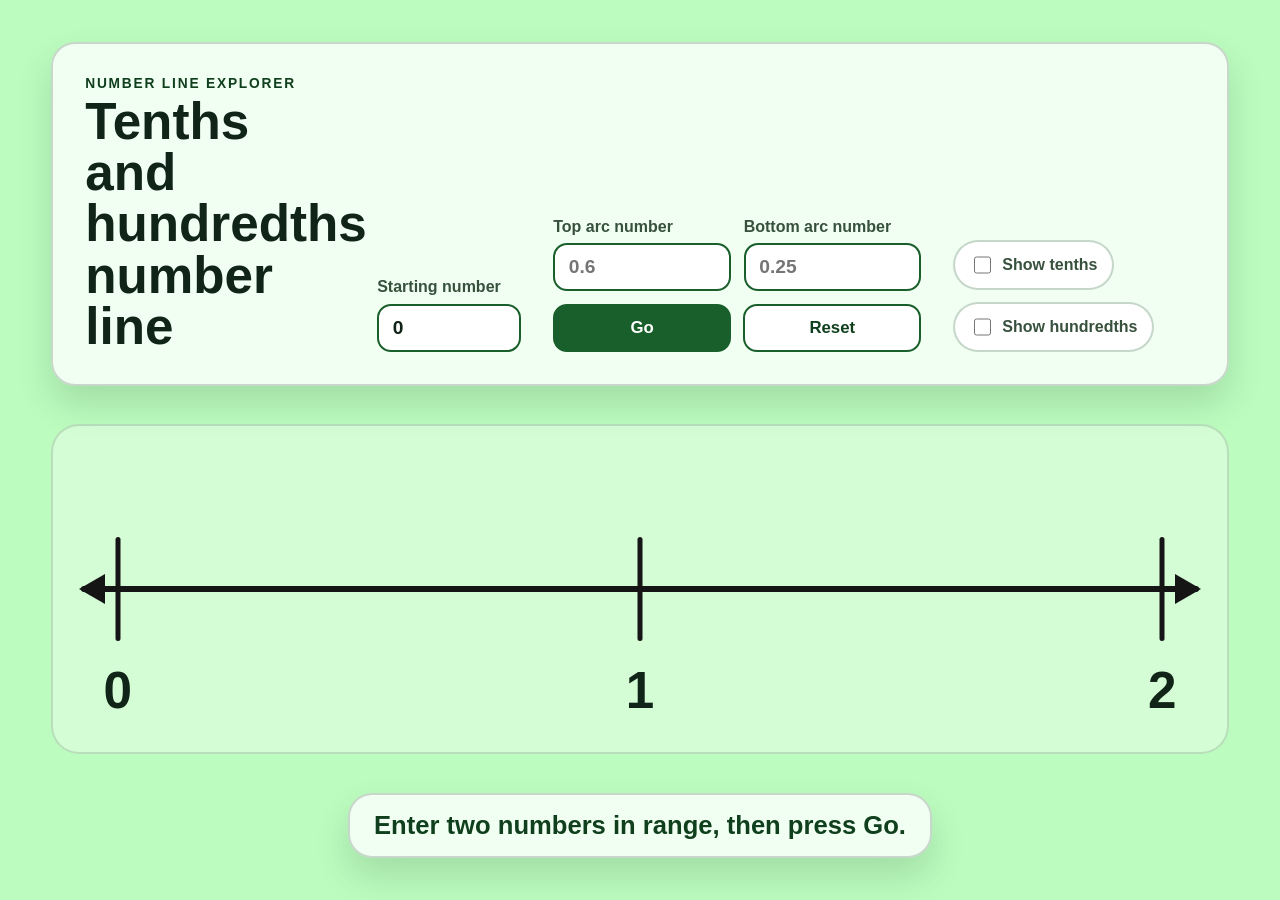
==== index.html @ a85acb0a "Rename webpage entry point to index.html" ====
<!doctype html>
<html lang="en">
  <head>
    <meta charset="UTF-8" />
    <meta name="viewport" content="width=device-width, initial-scale=1.0" />
    <title>Interactive Number Line</title>
    <link rel="stylesheet" href="styles.css" />
  </head>
  <body>
    <main class="page-shell">
      <section class="controls" aria-labelledby="controls-title">
        <div>
          <p class="eyebrow">Number line explorer</p>
          <h1 id="controls-title">Tenths and hundredths number line</h1>
        </div>

        <label class="start-control" for="start-number">
          Starting number
          <input id="start-number" type="number" step="1" value="0" />
        </label>

        <div class="target-controls" aria-label="Arc target numbers">
          <label for="top-target">
            Top arc number
            <input
              id="top-target"
              type="number"
              step="0.01"
              placeholder="0.6"
            />
          </label>
          <label for="bottom-target">
            Bottom arc number
            <input
              id="bottom-target"
              type="number"
              step="0.01"
              placeholder="0.25"
            />
          </label>
          <div class="button-row">
            <button id="go-button" class="action-button" type="button">
              Go
            </button>
            <button
              id="reset-button"
              class="action-button secondary"
              type="button"
            >
              Reset
            </button>
          </div>
        </div>

        <div class="toggle-group" aria-label="Tick mark options">
          <label class="toggle">
            <input id="tenths-toggle" type="checkbox" />
            <span>Show tenths</span>
          </label>
          <label class="toggle">
            <input id="hundredths-toggle" type="checkbox" />
            <span>Show hundredths</span>
          </label>
        </div>
      </section>

      <section class="number-line-card" aria-label="Interactive number line">
        <div
          id="number-line"
          class="number-line"
          role="img"
          aria-label="Number line with optional tenths and hundredths tick marks"
        ></div>
      </section>

      <section class="selection-panel" aria-live="polite">
        <strong id="status-message"
          >Enter two numbers in range, then press Go.</strong
        >
      </section>
    </main>

    <script src="script.js"></script>
  </body>
</html>
---- styles.css ----
:root {
  --page-bg: #bcfcbf;
  --ink: #102417;
  --muted: #37513d;
  --card: rgba(255, 255, 255, 0.78);
  --accent: #195f2b;
  --accent-dark: #0f3f1c;
  --line: #151515;
  --arc-top: #1669c9;
  --arc-bottom: #c74519;
  --danger: #9f1d1d;
}

* {
  box-sizing: border-box;
}

body {
  min-height: 100vh;
  margin: 0;
  font-family: Arial, Helvetica, sans-serif;
  color: var(--ink);
  background: var(--page-bg);
}

.page-shell {
  width: min(98vw, 1600px);
  min-height: 100vh;
  margin: 0 auto;
  padding: clamp(1rem, 3vw, 3rem);
  display: flex;
  flex-direction: column;
  justify-content: center;
  gap: clamp(1.25rem, 3vw, 2.5rem);
}

.controls,
.selection-panel {
  background: var(--card);
  border: 2px solid rgba(16, 36, 23, 0.18);
  border-radius: 24px;
  box-shadow: 0 18px 35px rgba(22, 71, 34, 0.16);
}

.controls {
  padding: clamp(1rem, 2.5vw, 2rem);
  display: grid;
  grid-template-columns: minmax(260px, 1fr) auto minmax(280px, auto) auto;
  align-items: end;
  gap: 1.25rem 2rem;
}

.eyebrow {
  margin: 0 0 0.3rem;
  color: var(--accent-dark);
  font-size: 0.86rem;
  font-weight: 800;
  letter-spacing: 0.13em;
  text-transform: uppercase;
}

h1 {
  margin: 0;
  font-size: clamp(1.8rem, 4vw, 3.75rem);
  line-height: 1;
}

.start-control,
.target-controls label {
  display: grid;
  gap: 0.45rem;
  color: var(--muted);
  font-weight: 800;
}

.start-control input,
.target-controls input {
  width: 9rem;
  padding: 0.7rem 0.85rem;
  border: 2px solid var(--accent);
  border-radius: 14px;
  color: var(--ink);
  background: white;
  font-size: 1.2rem;
  font-weight: 800;
}

.target-controls {
  display: grid;
  grid-template-columns: repeat(2, minmax(8rem, 1fr));
  gap: 0.8rem;
}

.target-controls input {
  width: 100%;
}

.button-row {
  grid-column: 1 / -1;
  display: flex;
  gap: 0.75rem;
}

.action-button {
  flex: 1;
  padding: 0.75rem 1rem;
  border: 2px solid var(--accent);
  border-radius: 14px;
  background: var(--accent);
  color: white;
  font-size: 1.05rem;
  font-weight: 900;
  cursor: pointer;
}

.arc-layer {
  position: absolute;
  inset: 0;
  overflow: visible;
  pointer-events: none;
}

.arc-path {
  fill: none;
  stroke-width: 5;
  stroke-linecap: round;
}

.arc-path.top {
  stroke: var(--arc-top);
}

.arc-path.bottom {
  stroke: var(--arc-bottom);
}

.arc-endpoint {
  stroke: white;
  stroke-width: 3;
}

.arc-endpoint.top {
  fill: var(--arc-top);
}

.arc-endpoint.bottom {
  fill: var(--arc-bottom);
}

.action-button.secondary {
  background: white;
  color: var(--accent-dark);
}

.action-button:hover,
.action-button:focus-visible {
  filter: brightness(1.08);
}

.toggle-group {
  display: flex;
  flex-wrap: wrap;
  gap: 0.75rem;
}

.toggle {
  display: flex;
  align-items: center;
  gap: 0.5rem;
  padding: 0.7rem 0.9rem;
  border: 2px solid rgba(25, 95, 43, 0.25);
  border-radius: 999px;
  background: white;
  color: var(--muted);
  font-weight: 800;
  cursor: pointer;
}

.toggle input {
  width: 1.1rem;
  height: 1.1rem;
  accent-color: var(--accent);
}

.number-line-card {
  width: 100%;
  min-height: clamp(190px, 26vw, 330px);
  padding: clamp(0.75rem, 1.5vw, 1.5rem);
  display: flex;
  align-items: center;
  border-radius: 28px;
  background: rgba(255, 255, 255, 0.36);
  border: 2px solid rgba(16, 36, 23, 0.14);
}

.number-line {
  position: relative;
  width: 100%;
  height: clamp(165px, 22vw, 270px);
}

.axis-line {
  position: absolute;
  left: 0.75%;
  right: 0.75%;
  top: 50%;
  height: 6px;
  transform: translateY(-50%);
  background: var(--line);
  border-radius: 999px;
}

.axis-line::before,
.axis-line::after {
  content: "";
  position: absolute;
  top: 50%;
  width: 0;
  height: 0;
  border-top: 15px solid transparent;
  border-bottom: 15px solid transparent;
  transform: translateY(-50%);
}

.axis-line::before {
  left: -2px;
  border-right: 26px solid var(--line);
}

.axis-line::after {
  right: -2px;
  border-left: 26px solid var(--line);
}

.tick {
  position: absolute;
  top: 50%;
  width: 0;
  padding: 0;
  border: 0;
  transform: translate(-50%, -50%);
  background: transparent;
  pointer-events: none;
}

.tick::before {
  content: "";
  position: absolute;
  left: 50%;
  top: 50%;
  width: 2px;
  height: 34px;
  transform: translate(-50%, -50%);
  background: var(--line);
  border-radius: 999px;
}

.tick.major::before {
  width: 5px;
  height: 104px;
}

.tick.tenth::before {
  width: 3px;
  height: 66px;
}

.tick.hundredth::before {
  height: 30px;
  background: #414141;
}

.tick:hover::before,
.tick:focus-visible::before,
.tick.selected::before {
  background: var(--accent);
  box-shadow: 0 0 0 7px rgba(25, 95, 43, 0.17);
}

.tick:focus-visible {
  outline: none;
}

.tick-label {
  position: absolute;
  left: 50%;
  top: calc(50% + 72px);
  transform: translateX(-50%);
  font-size: clamp(1.8rem, 4vw, 3.8rem);
  font-weight: 900;
  white-space: nowrap;
}

.tick-label.tenth-label {
  top: calc(50% + 42px);
  font-size: clamp(0.75rem, 1.35vw, 1.25rem);
  font-weight: 800;
}

.selection-panel {
  width: fit-content;
  max-width: 100%;
  margin: 0 auto;
  padding: 1rem 1.5rem;
  display: flex;
  align-items: baseline;
  gap: 0.6rem;
  font-size: clamp(1.1rem, 2vw, 1.55rem);
  font-weight: 800;
}

.selection-panel strong {
  color: var(--accent-dark);
  font-size: clamp(1.2rem, 2vw, 2rem);
}

.selection-panel strong.error {
  color: var(--danger);
}

@media (max-width: 850px) {
  .page-shell {
    justify-content: flex-start;
  }

  .controls {
    grid-template-columns: 1fr;
    align-items: stretch;
  }

  .start-control input {
    width: 100%;
  }

  .target-controls {
    grid-template-columns: 1fr;
  }

  .number-line-card {
    min-height: 190px;
  }

  .tick-label {
    top: calc(50% + 62px);
  }
}
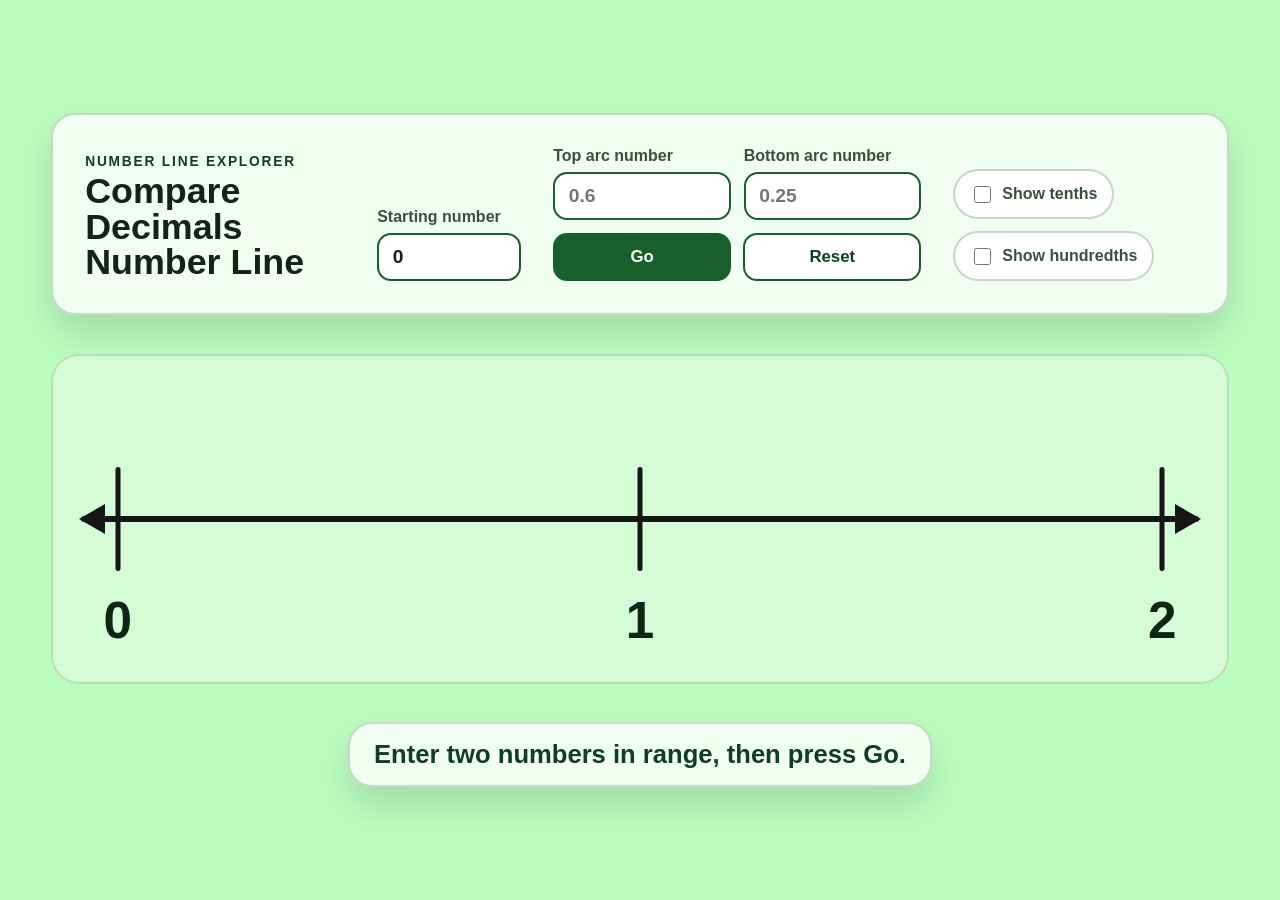
==== commit d382c217: "Increase arc curvature and update heading" ====
--- a/index.html
+++ b/index.html
@@ -11,7 +11,7 @@
       <section class="controls" aria-labelledby="controls-title">
         <div>
           <p class="eyebrow">Number line explorer</p>
-          <h1 id="controls-title">Tenths and hundredths number line</h1>
+          <h1 id="controls-title">Compare Decimals Number Line</h1>
         </div>
 
         <label class="start-control" for="start-number">
--- a/styles.css
+++ b/styles.css
@@ -61,7 +61,7 @@
 
 h1 {
   margin: 0;
-  font-size: clamp(1.8rem, 4vw, 3.75rem);
+  font-size: clamp(1.45rem, 2.8vw, 2.65rem);
   line-height: 1;
 }
 
@@ -115,15 +115,21 @@
 
 .arc-layer {
   position: absolute;
-  inset: 0;
+  top: 0;
+  left: 0;
+  width: 100%;
+  height: 100%;
+  display: block;
   overflow: visible;
   pointer-events: none;
 }
 
 .arc-path {
   fill: none;
-  stroke-width: 5;
+  stroke-width: 2;
+  stroke-dasharray: 7 5;
   stroke-linecap: round;
+  vector-effect: non-scaling-stroke;
 }
 
 .arc-path.top {
@@ -134,16 +140,11 @@
   stroke: var(--arc-bottom);
 }
 
-.arc-endpoint {
-  stroke: white;
-  stroke-width: 3;
-}
-
-.arc-endpoint.top {
+.arc-arrowhead.top {
   fill: var(--arc-top);
 }
 
-.arc-endpoint.bottom {
+.arc-arrowhead.bottom {
   fill: var(--arc-bottom);
 }
 
